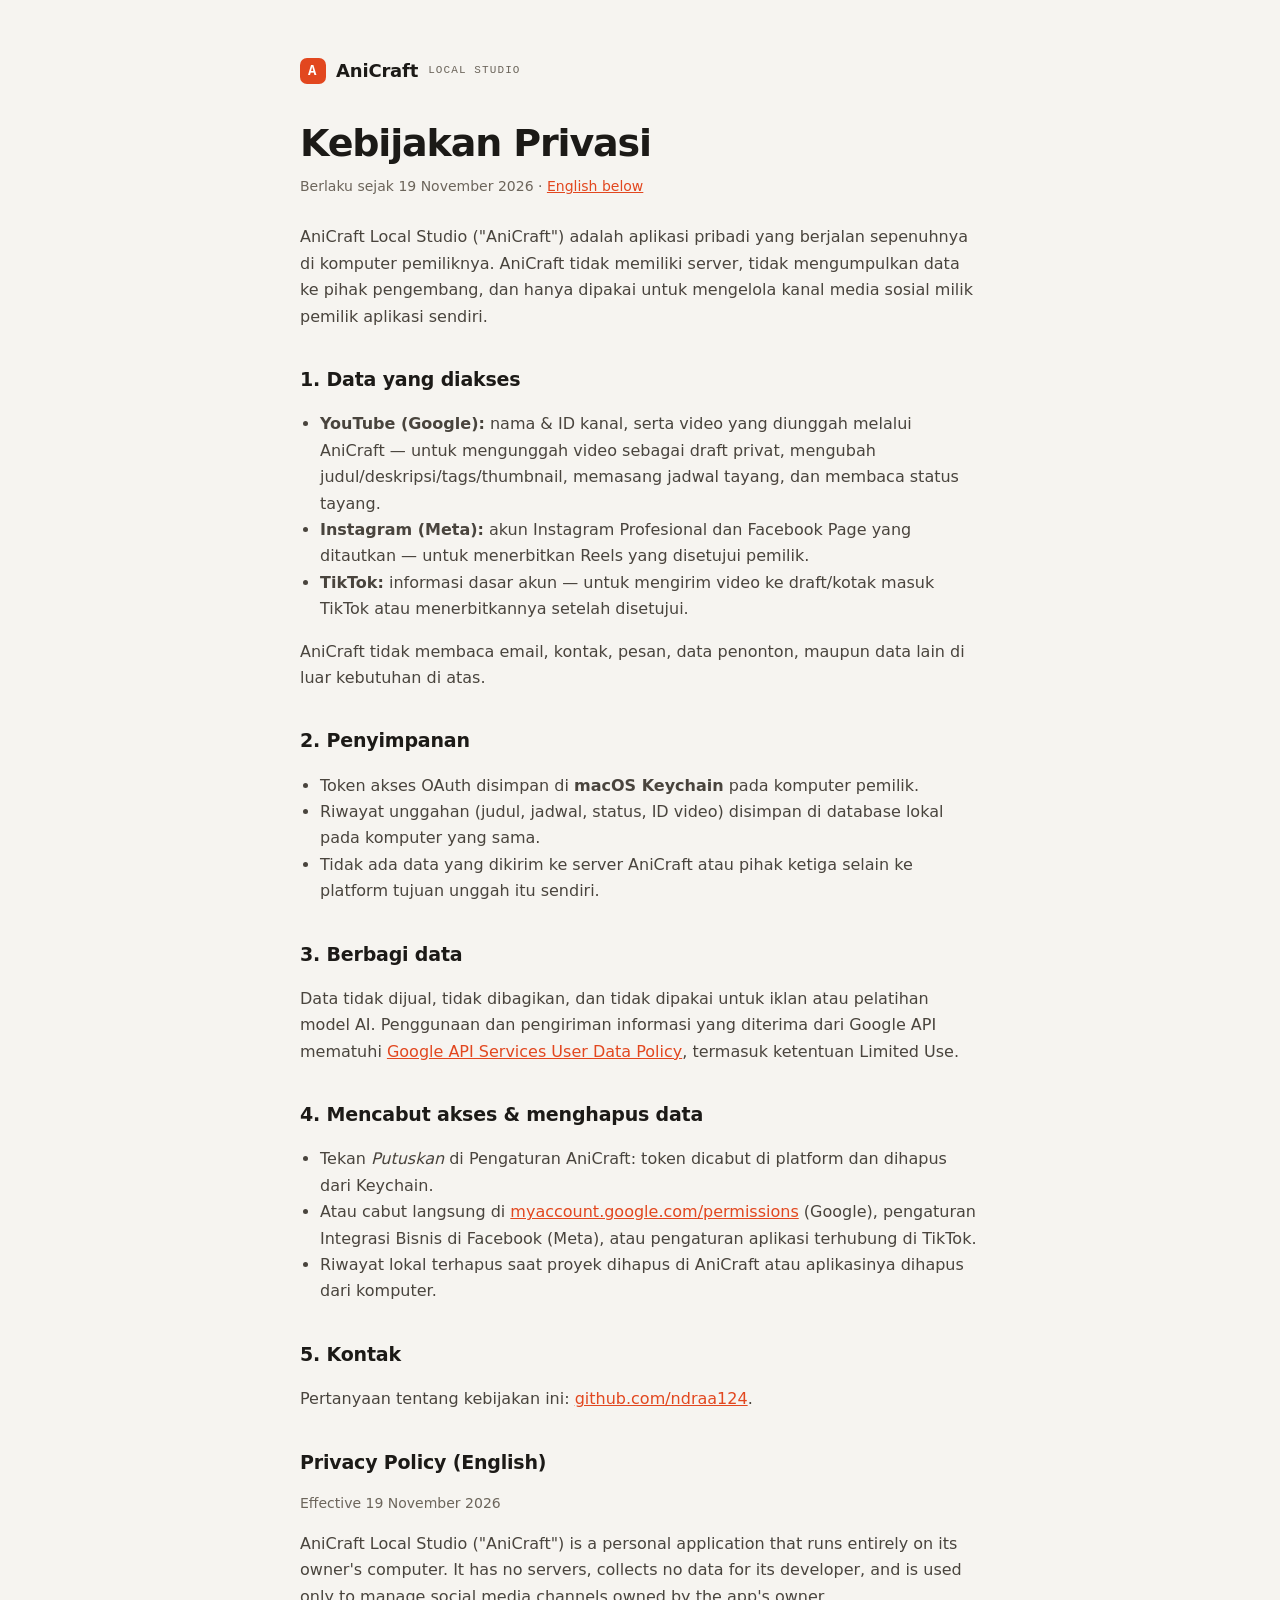
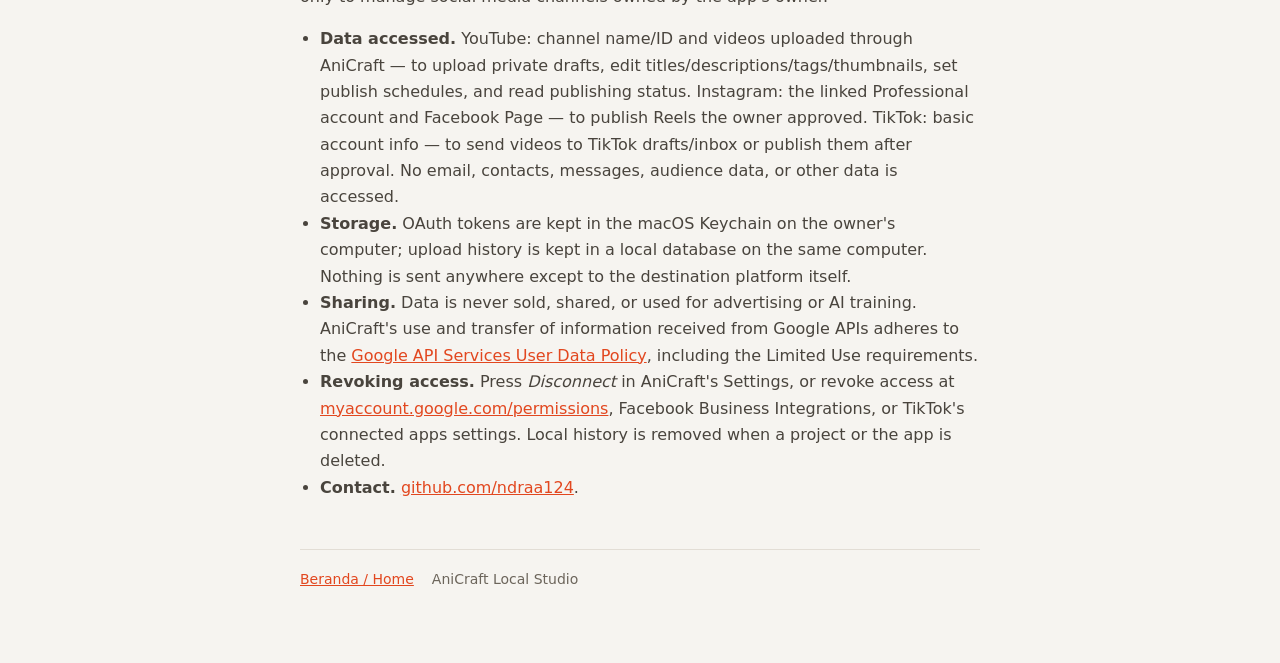
==== privacy.html @ 1b753255 "Halaman beranda & kebijakan privasi AniCraft Local Studio Untuk OAuth consent screen (Google) dan ap" ====
<!doctype html>
<html lang="id">
<head>
  <meta charset="utf-8">
  <meta name="viewport" content="width=device-width, initial-scale=1">
  <title>Kebijakan Privasi · AniCraft</title>
  <meta name="description" content="Kebijakan privasi AniCraft Local Studio: data apa yang diakses, untuk apa, di mana disimpan, dan cara mencabut akses.">
  <link rel="stylesheet" href="style.css">
</head>
<body>
<main>
  <header><a href="./" style="display:flex;align-items:center;gap:10px;text-decoration:none;color:inherit"><span class="mark">A</span><b>AniCraft</b><span>LOCAL STUDIO</span></a></header>

  <h1>Kebijakan Privasi</h1>
  <p class="lang">Berlaku sejak 19 November 2026 · <a href="#en">English below</a></p>

  <p>AniCraft Local Studio ("AniCraft") adalah aplikasi pribadi yang berjalan sepenuhnya di komputer pemiliknya. AniCraft tidak memiliki
    server, tidak mengumpulkan data ke pihak pengembang, dan hanya dipakai untuk mengelola kanal media sosial milik pemilik aplikasi sendiri.</p>

  <h2>1. Data yang diakses</h2>
  <ul>
    <li><strong>YouTube (Google):</strong> nama &amp; ID kanal, serta video yang diunggah melalui AniCraft — untuk mengunggah video sebagai draft
      privat, mengubah judul/deskripsi/tags/thumbnail, memasang jadwal tayang, dan membaca status tayang.</li>
    <li><strong>Instagram (Meta):</strong> akun Instagram Profesional dan Facebook Page yang ditautkan — untuk menerbitkan Reels yang disetujui pemilik.</li>
    <li><strong>TikTok:</strong> informasi dasar akun — untuk mengirim video ke draft/kotak masuk TikTok atau menerbitkannya setelah disetujui.</li>
  </ul>
  <p>AniCraft tidak membaca email, kontak, pesan, data penonton, maupun data lain di luar kebutuhan di atas.</p>

  <h2>2. Penyimpanan</h2>
  <ul>
    <li>Token akses OAuth disimpan di <strong>macOS Keychain</strong> pada komputer pemilik.</li>
    <li>Riwayat unggahan (judul, jadwal, status, ID video) disimpan di database lokal pada komputer yang sama.</li>
    <li>Tidak ada data yang dikirim ke server AniCraft atau pihak ketiga selain ke platform tujuan unggah itu sendiri.</li>
  </ul>

  <h2>3. Berbagi data</h2>
  <p>Data tidak dijual, tidak dibagikan, dan tidak dipakai untuk iklan atau pelatihan model AI. Penggunaan dan pengiriman informasi yang
    diterima dari Google API mematuhi <a href="https://developers.google.com/terms/api-services-user-data-policy">Google API Services User Data Policy</a>,
    termasuk ketentuan Limited Use.</p>

  <h2>4. Mencabut akses &amp; menghapus data</h2>
  <ul>
    <li>Tekan <em>Putuskan</em> di Pengaturan AniCraft: token dicabut di platform dan dihapus dari Keychain.</li>
    <li>Atau cabut langsung di <a href="https://myaccount.google.com/permissions">myaccount.google.com/permissions</a> (Google),
      pengaturan Integrasi Bisnis di Facebook (Meta), atau pengaturan aplikasi terhubung di TikTok.</li>
    <li>Riwayat lokal terhapus saat proyek dihapus di AniCraft atau aplikasinya dihapus dari komputer.</li>
  </ul>

  <h2>5. Kontak</h2>
  <p>Pertanyaan tentang kebijakan ini: <a href="https://github.com/ndraa124">github.com/ndraa124</a>.</p>

  <h2 id="en">Privacy Policy (English)</h2>
  <p class="muted">Effective 19 November 2026</p>
  <p>AniCraft Local Studio ("AniCraft") is a personal application that runs entirely on its owner's computer. It has no servers, collects no
    data for its developer, and is used only to manage social media channels owned by the app's owner.</p>
  <ul>
    <li><strong>Data accessed.</strong> YouTube: channel name/ID and videos uploaded through AniCraft — to upload private drafts, edit
      titles/descriptions/tags/thumbnails, set publish schedules, and read publishing status. Instagram: the linked Professional account and
      Facebook Page — to publish Reels the owner approved. TikTok: basic account info — to send videos to TikTok drafts/inbox or publish them after approval.
      No email, contacts, messages, audience data, or other data is accessed.</li>
    <li><strong>Storage.</strong> OAuth tokens are kept in the macOS Keychain on the owner's computer; upload history is kept in a local database
      on the same computer. Nothing is sent anywhere except to the destination platform itself.</li>
    <li><strong>Sharing.</strong> Data is never sold, shared, or used for advertising or AI training. AniCraft's use and transfer of information
      received from Google APIs adheres to the <a href="https://developers.google.com/terms/api-services-user-data-policy">Google API Services User Data Policy</a>,
      including the Limited Use requirements.</li>
    <li><strong>Revoking access.</strong> Press <em>Disconnect</em> in AniCraft's Settings, or revoke access at
      <a href="https://myaccount.google.com/permissions">myaccount.google.com/permissions</a>, Facebook Business Integrations, or TikTok's connected apps settings.
      Local history is removed when a project or the app is deleted.</li>
    <li><strong>Contact.</strong> <a href="https://github.com/ndraa124">github.com/ndraa124</a>.</li>
  </ul>

  <footer>
    <a href="./">Beranda / Home</a>
    <span>AniCraft Local Studio</span>
  </footer>
</main>
</body>
</html>
---- style.css ----
:root {
  --bg: #f6f4f0; --surface: #fffefc; --text: #1c1a17; --text-2: #49443d; --muted: #6c655b; --line: #e2ddd5; --accent: #e2471f;
  color-scheme: light dark;
}
@media (prefers-color-scheme: dark) {
  :root { --bg: #0e0d0c; --surface: #151412; --text: #ede9e3; --text-2: #bdb7ad; --muted: #8a847b; --line: #2a2724; --accent: #ff5b35; }
}
* { box-sizing: border-box; }
body { margin: 0; background: var(--bg); color: var(--text); font: 16px/1.65 -apple-system, BlinkMacSystemFont, "Helvetica Neue", system-ui, sans-serif; }
main { max-width: 720px; margin: 0 auto; padding: 56px 20px 72px; }
header { display: flex; align-items: center; gap: 10px; margin-bottom: 36px; }
header b { font-size: 18px; letter-spacing: -0.01em; }
header span { font: 11px/1 ui-monospace, Menlo, monospace; letter-spacing: .1em; color: var(--muted); }
.mark { width: 26px; height: 26px; border-radius: 7px; background: var(--accent); display: grid; place-items: center; color: #fff; font-weight: 700; font-size: 14px; }
h1 { font-size: clamp(28px, 5vw, 38px); line-height: 1.15; letter-spacing: -0.03em; margin: 0 0 14px; }
h2 { font-size: 19px; letter-spacing: -0.01em; margin: 34px 0 8px; }
p, li { color: var(--text-2); }
ul { padding-left: 20px; }
a { color: var(--accent); }
.card { background: var(--surface); border: 1px solid var(--line); border-radius: 12px; padding: 18px 20px; margin: 22px 0; }
.muted { color: var(--muted); font-size: 14px; }
footer { margin-top: 48px; padding-top: 18px; border-top: 1px solid var(--line); font-size: 14px; color: var(--muted); display: flex; gap: 18px; flex-wrap: wrap; }
.lang { font-size: 14px; color: var(--muted); margin: -4px 0 26px; }
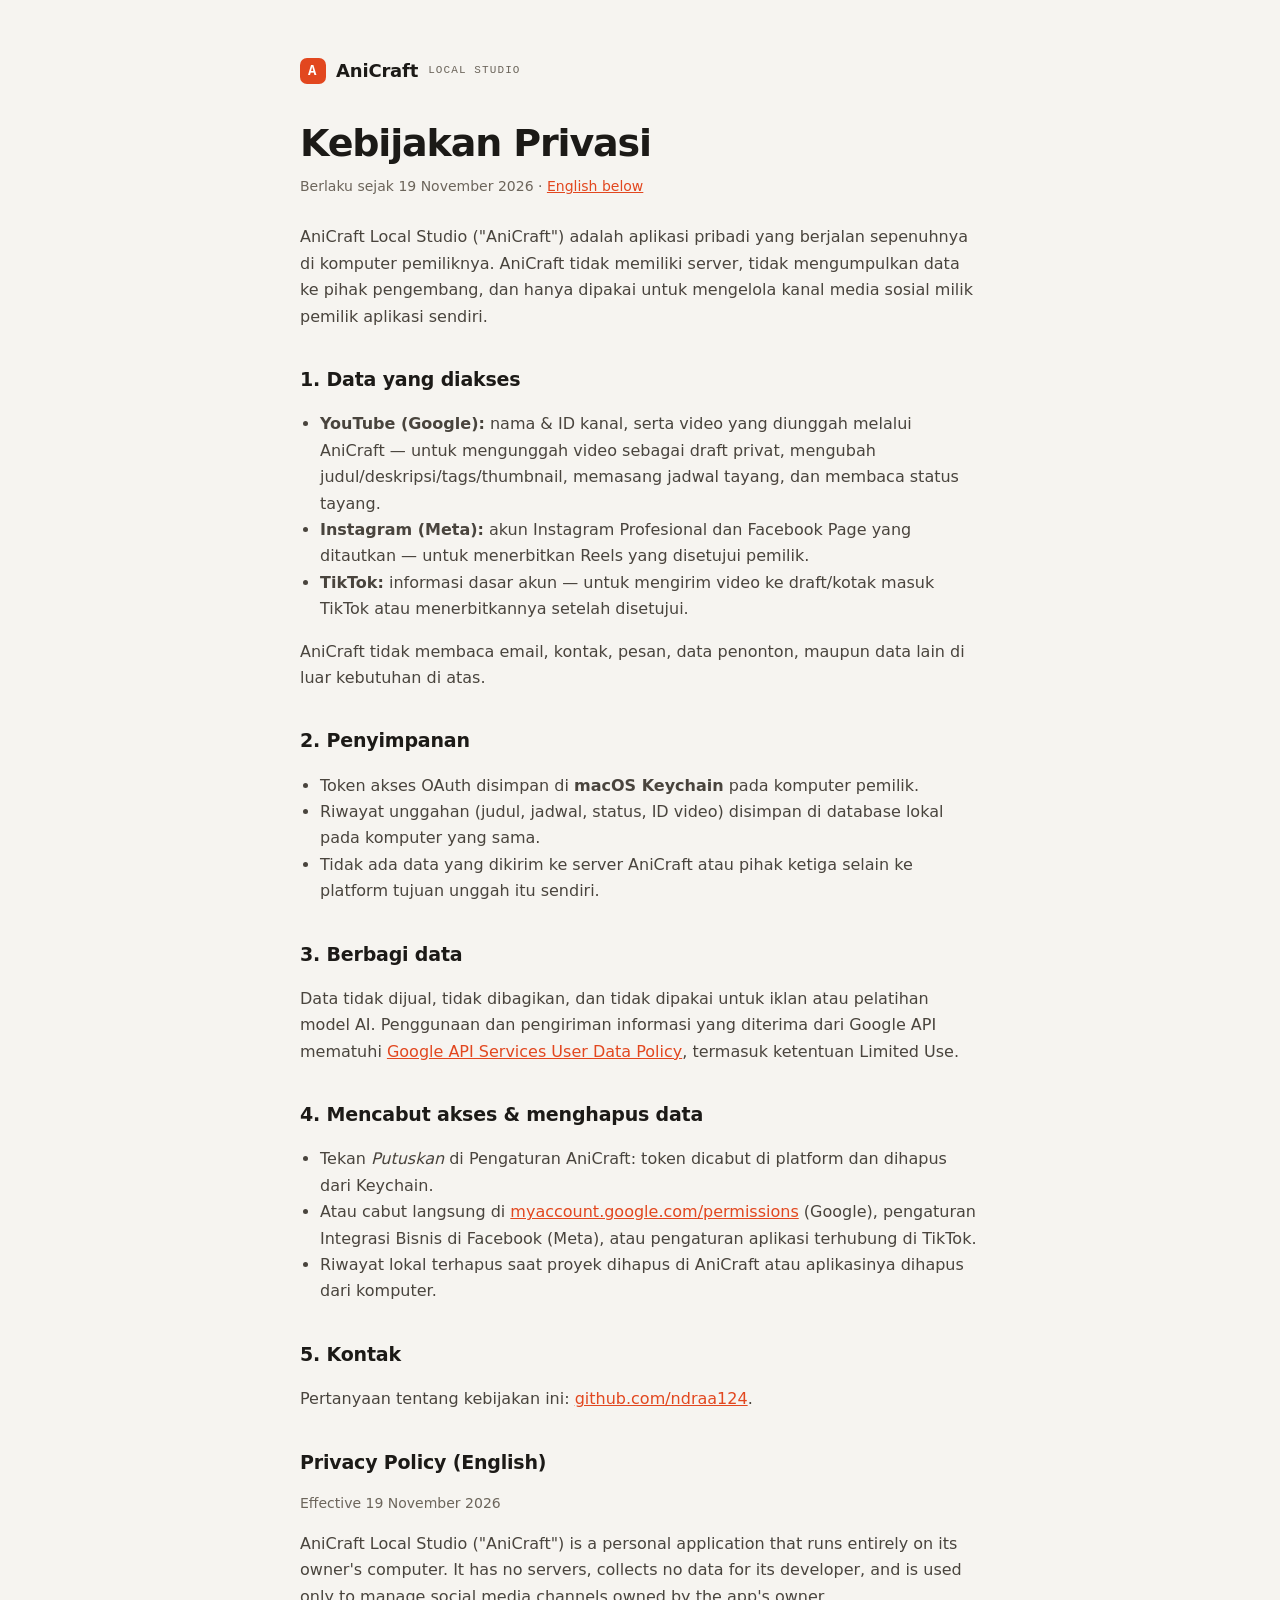
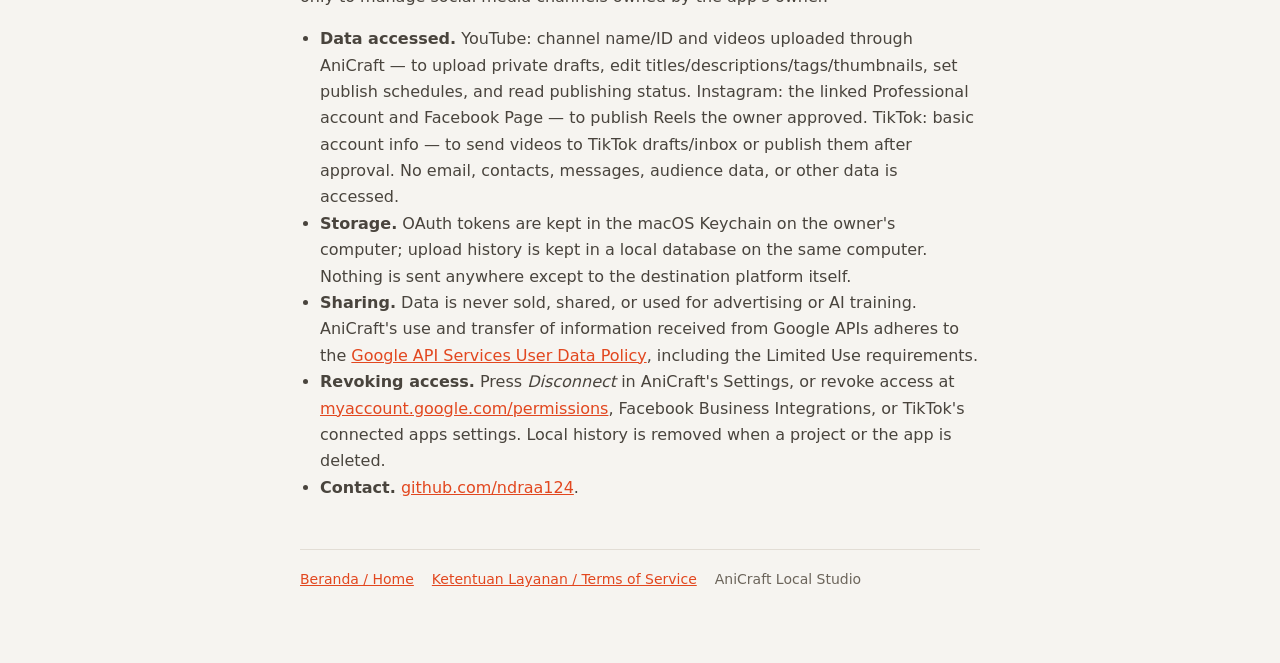
==== commit c0a331b9: "Halaman Ketentuan Layanan + ikon aplikasi 1024×1024 Untuk Basic information aplikasi TikTok for Deve" ====
--- a/privacy.html
+++ b/privacy.html
@@ -71,6 +71,7 @@
 
   <footer>
     <a href="./">Beranda / Home</a>
+    <a href="terms.html">Ketentuan Layanan / Terms of Service</a>
     <span>AniCraft Local Studio</span>
   </footer>
 </main>
